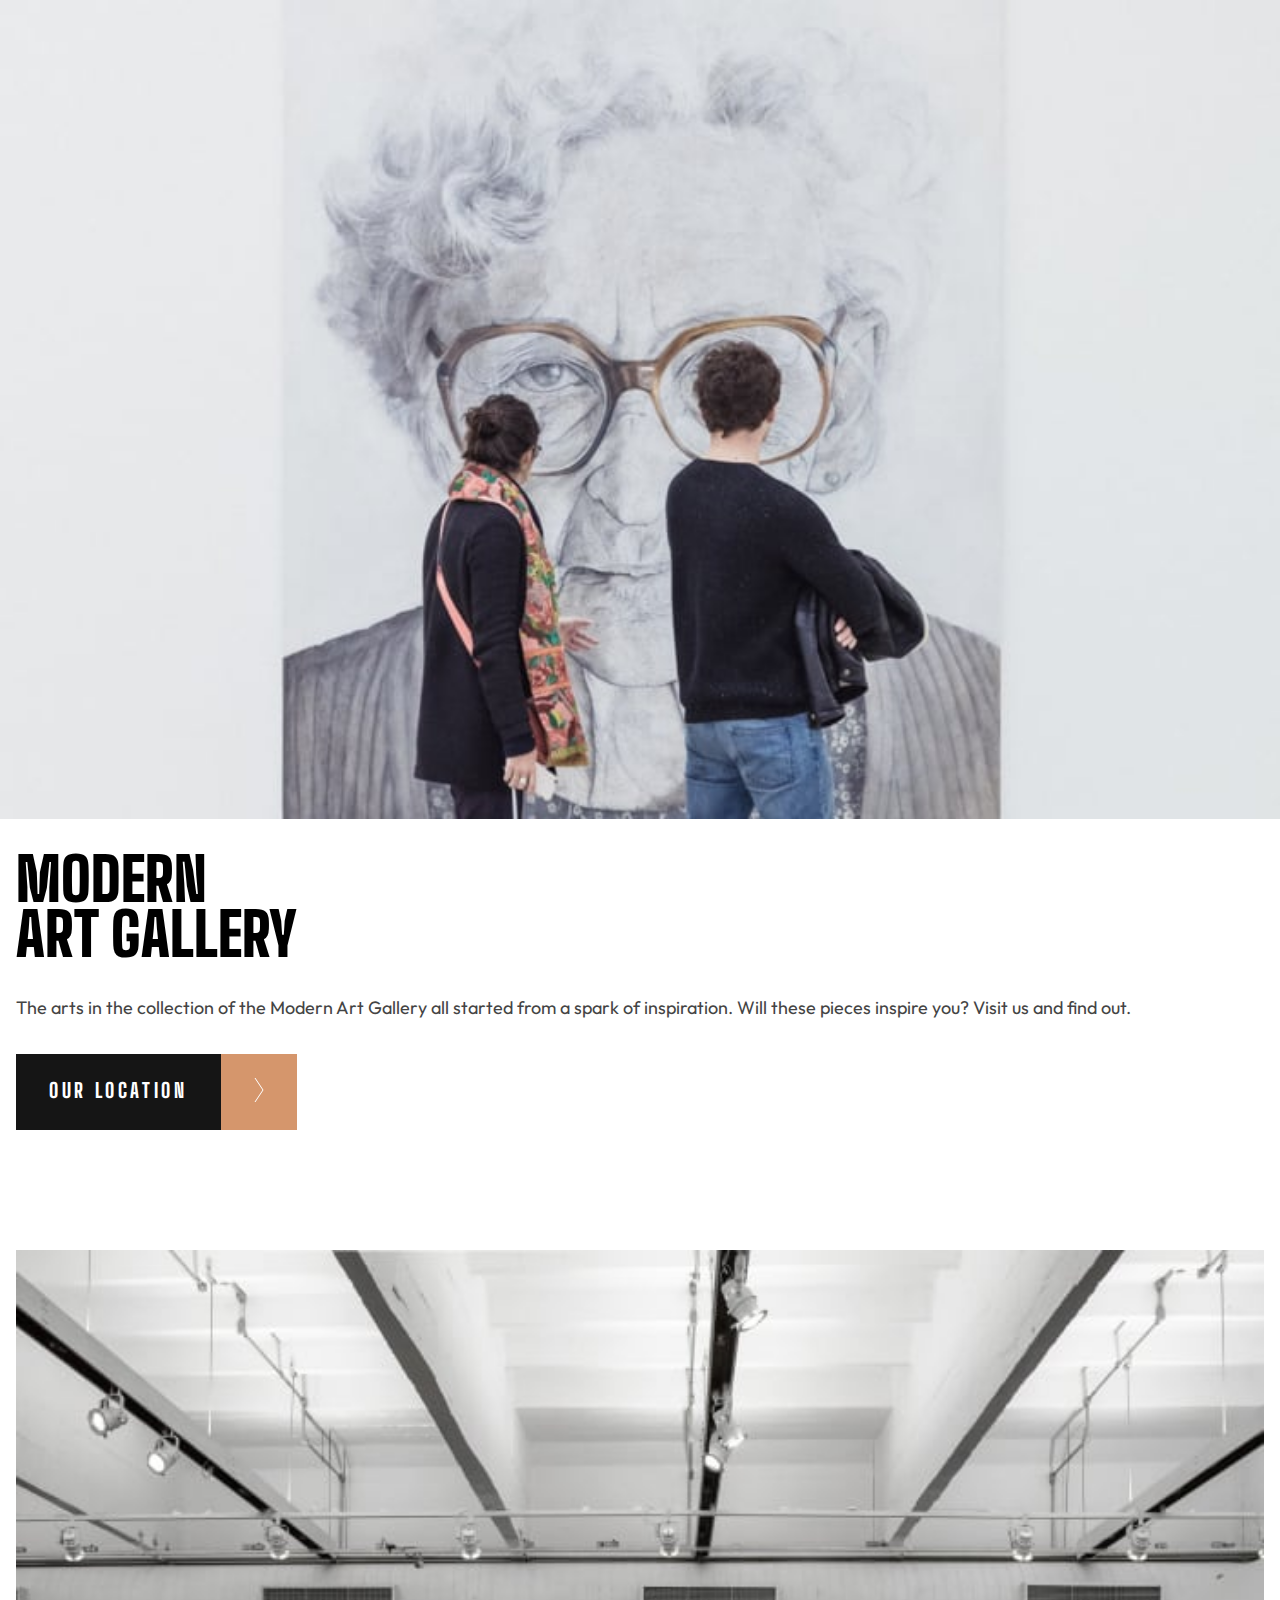
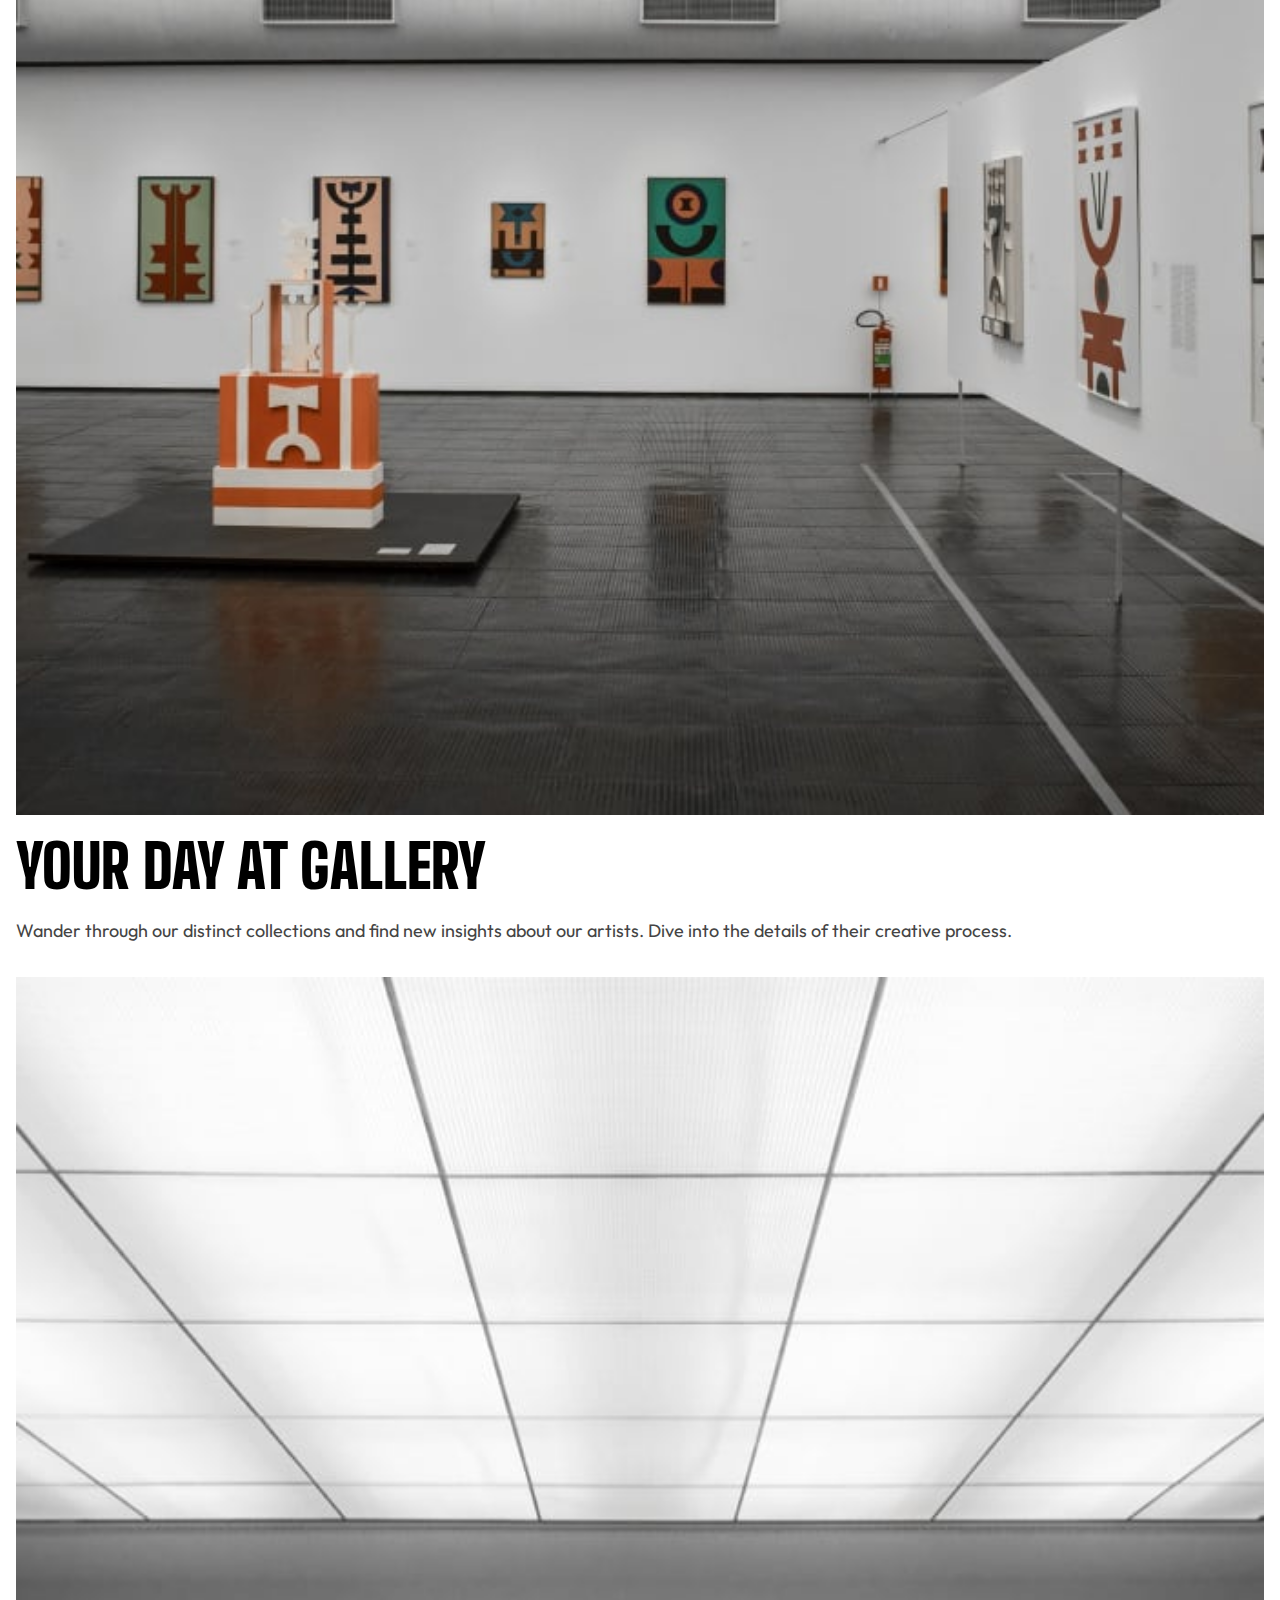
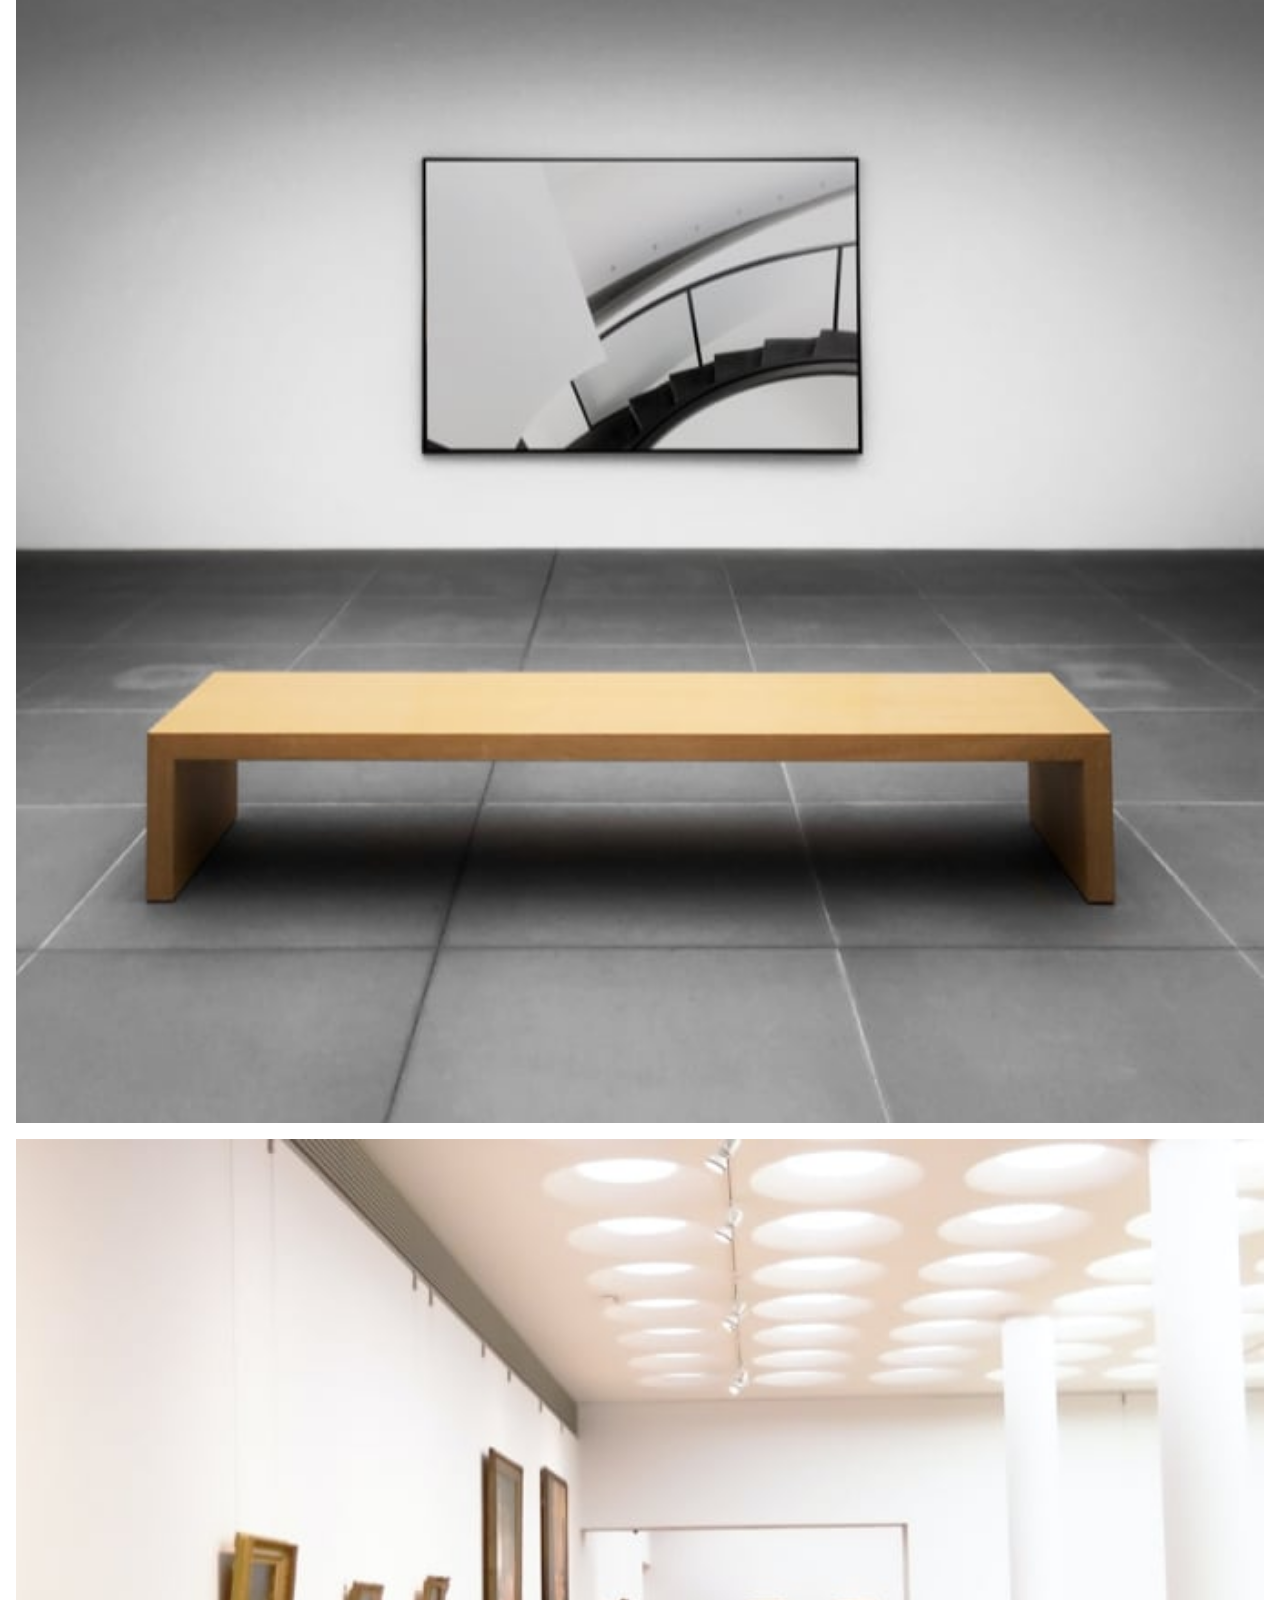
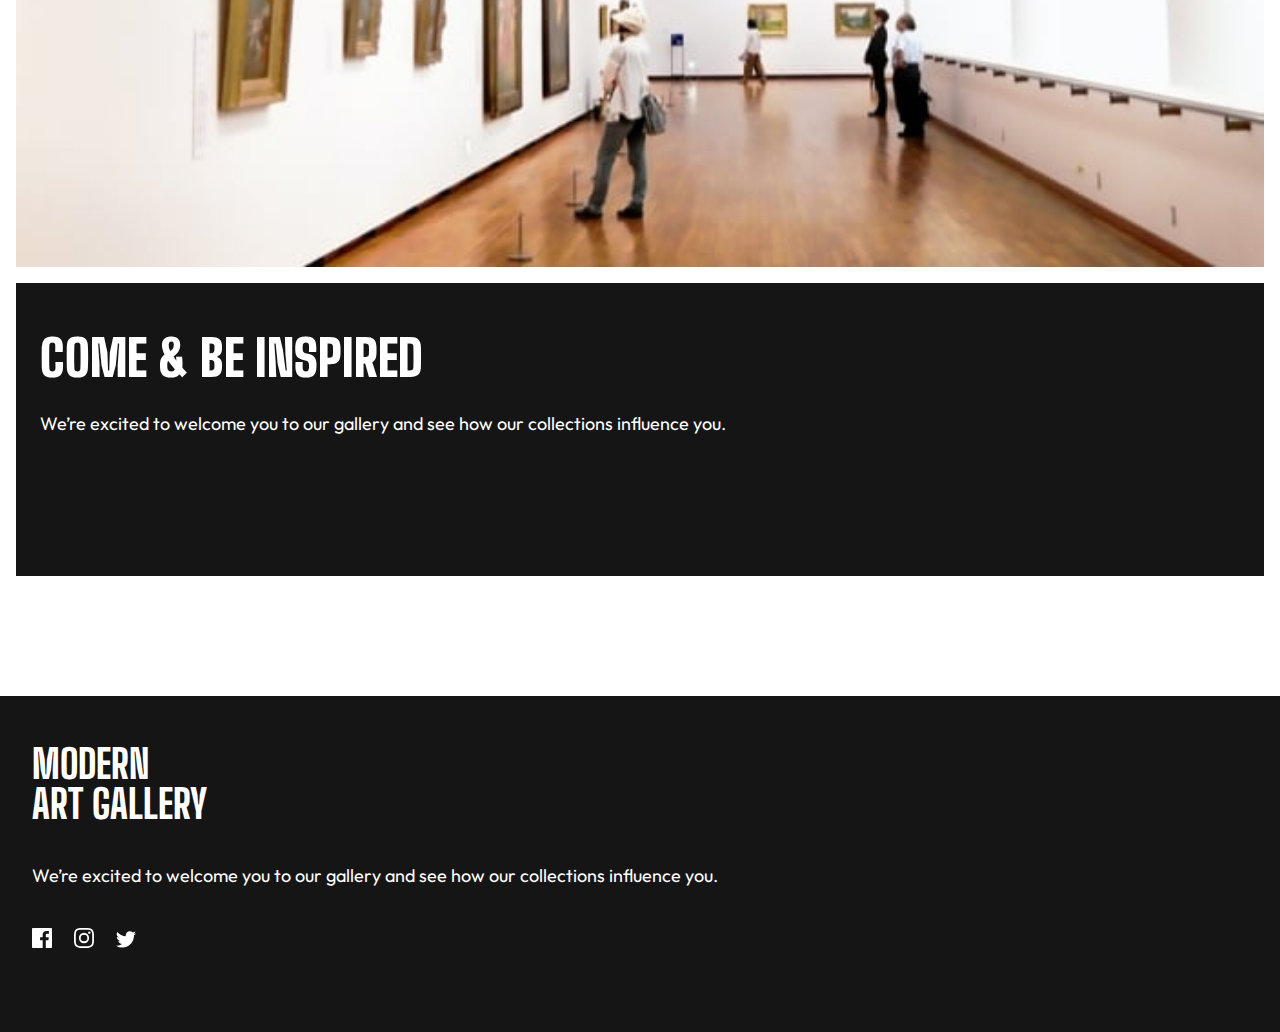
==== index.html @ d02a68b3 "update the links" ====
<!DOCTYPE html>
<html lang="en">
<head>
  <meta charset="UTF-8">
  <meta name="viewport" content="width=device-width, initial-scale=1.0">
  <link rel="icon" type="image/png" sizes="32x32" href="./assets/favicon-32x32.png">

  <link rel="stylesheet" href="./styles/reset.css">
  <link rel="stylesheet" href="./styles/style.css">

  <link rel="preconnect" href="https://fonts.googleapis.com">
  <link rel="preconnect" href="https://fonts.gstatic.com" crossorigin>
  <link href="https://fonts.googleapis.com/css2?family=Big+Shoulders+Display:wght@300;800;900&display=swap" rel="stylesheet">
  <link rel="preconnect" href="https://fonts.googleapis.com">
  <link rel="preconnect" href="https://fonts.gstatic.com" crossorigin>
  <link href="https://fonts.googleapis.com/css2?family=Outfit:wght@300&display=swap" rel="stylesheet">
  
  <title>Frontend Mentor | Art gallery website</title>
</head>
<body>
  <main>
    <img src="/assets/mobile/image-hero@2x.jpg" alt="main-img">
    <div class="main-container">
      <h1>MODERN <br> ART GALLERY</h1>
      <p>The arts in the collection of the Modern Art Gallery all started from a spark of inspiration. Will these pieces inspire you? Visit us and find out.</p>
      <div class="location-container">
      <a class="our-location" href="location.html">OUR LOCATION</a>    
      <a class="arrow" href="location.html">
          <img class="arrow-right" src="/assets/icon-arrow-right.svg" alt="arrow-right">
      </a>
      </div>
    </div>
  </main>

  <section>
    <div class="intro-container">
      <div>
        <img src="/assets/mobile/image-grid-1@2x.jpg" alt="">
      </div>
      <div>
        <h1>YOUR DAY AT GALLERY</h1>
        <p>Wander through our distinct collections and find new insights about our artists. Dive into the details of their creative process.</p>
      </div>
    </div>
    
    <div class="invitation-container">
      <img src="/assets/mobile/image-grid-2@2x.jpg" alt="">
      <img src="/assets/mobile/image-grid-3@2x.jpg" alt="">
      <div class="get-inspired">
        <h2>COME & BE INSPIRED</h2>
        <p>We’re excited to welcome you to our gallery and see how our collections influence you.</p>
      </div>
    </div>
  </section>
  
  <footer>
    <h5>MODERN <br> ART GALLERY</h5>
    <p>We’re excited to welcome you to our gallery and see how our collections influence you.</p>
    <div class="icons">
      <img src="./assets/icon-facebook.svg" alt="">
      <img src="./assets/icon-instagram.svg" alt="">
      <img src="./assets/icon-twitter.svg" alt="">
    </div>
  </footer>
</body>
</html>
---- styles/style.css ----
* {
    box-sizing: border-box;
    margin: 0;
    padding: 0;
}

html{
    font-size: 10px;
    font-family: 'Big Shoulders Display';
}

/* Styling main */

img{
    width: 100%;
}

h1{
    font-size: 6rem;
    font-weight: 900;
    line-height: 5.5rem;
}

.main-container{
    padding: 3.2rem 1.6rem 0 1.6rem;
}

p{
    font-family: 'Outfit';
    font-size: 1.8rem;
    line-height: 2.8rem;
    color: #444444;
}

.main-container p{
    margin: 3.2rem 0 3.2rem 0;
}

.location-container{
    display: flex;
    padding-bottom: 12rem;
}

a{
    font-size: 2rem;
    color: white;
    text-decoration: none;

    font-family: 'Big Shoulders Display';
    font-weight: 800;
    line-height: 24px;
    letter-spacing: 3.6363637447357178px;
}

.our-location, .arrow{
    display: inline-block;
    padding: 2.4rem 3.3rem;
    background: #151515;
}

.arrow{
    background: #D5966C;
    padding: 2.4rem 3.3rem;
}

/* Styling SECTION */

section{
    padding: 0 1.6rem;
    margin-bottom: 12rem;
}

section h1{
    padding: 2.3rem 0;
}

section p{
    margin-bottom: 3.2rem;
}

/* Styling invitation container */

.invitation-container{
    display: grid;
    gap: 1.6rem;
}

.get-inspired{
    height: 29.3rem;
    background-color: #151515;
    padding: 4.8rem 2.4rem;
}

h2{
    font-size: 5rem;
    font-weight: 900;
    line-height: 5.5rem;
    color: white;
}

.get-inspired p{
    color: white;
    margin-top: 2.4rem;
}

/* styling footer */

footer{
    background-color: #151515;
    height: 33.6rem;
    padding: 4.8rem 3.2rem;
}

footer h5{
    font-size: 4rem;
    color: white;
    font-weight: 800;
}

footer p{
    color: white;
    margin: 3.8rem 0;
}

footer img{
    margin-right: 2rem;
    width: 2rem;
}
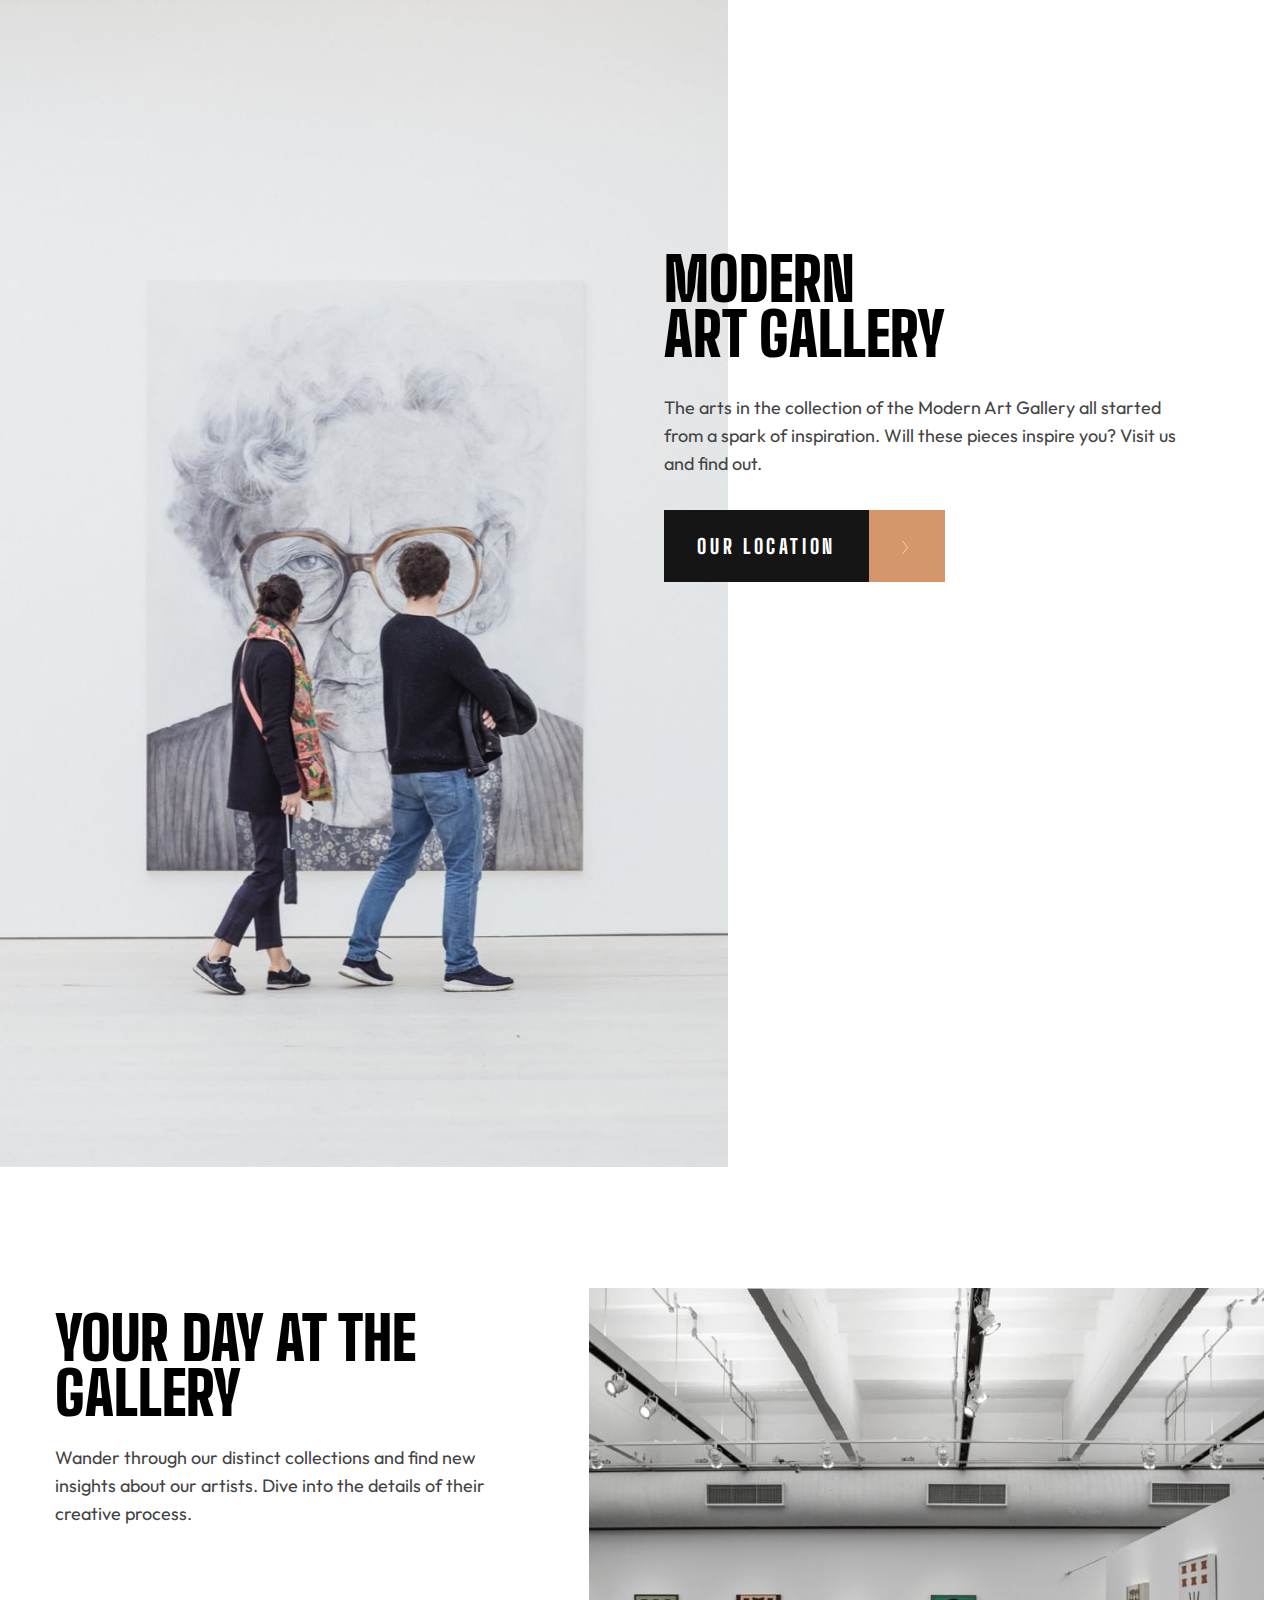
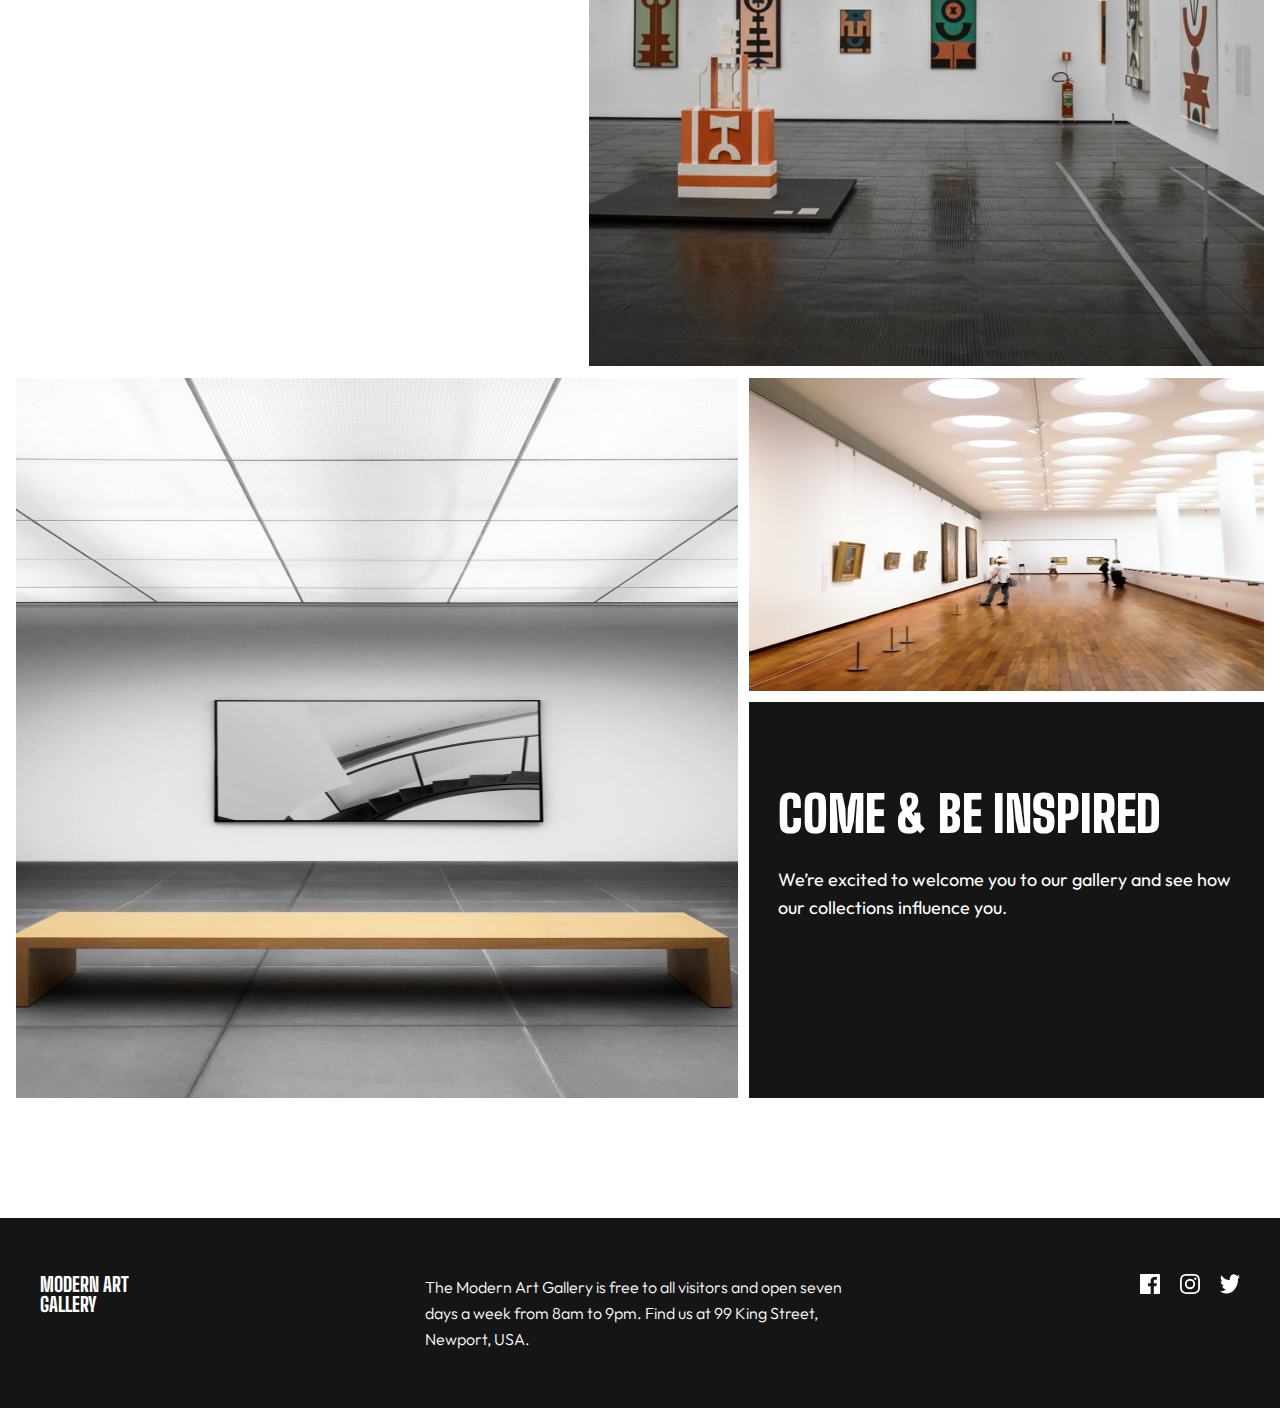
==== commit f04cc510: "add tablet version" ====
--- a/index.html
+++ b/index.html
@@ -19,14 +19,15 @@
 </head>
 <body>
   <main>
-    <img src="/assets/mobile/image-hero@2x.jpg" alt="main-img">
+    <img src="./assets/mobile/image-hero@2x.jpg" alt="main-img" id="mobile-hero-img" class="mobile-content">
+    <img src="./assets/tablet/image-hero@2x.jpg" alt="main-img" id="tablet-hero-img" class="tablet-content">
     <div class="main-container">
       <h1>MODERN <br> ART GALLERY</h1>
       <p>The arts in the collection of the Modern Art Gallery all started from a spark of inspiration. Will these pieces inspire you? Visit us and find out.</p>
       <div class="location-container">
       <a class="our-location" href="location.html">OUR LOCATION</a>    
       <a class="arrow" href="location.html">
-          <img class="arrow-right" src="/assets/icon-arrow-right.svg" alt="arrow-right">
+          <img class="arrow-right" src="./assets/icon-arrow-right.svg" alt="arrow-right">
       </a>
       </div>
     </div>
@@ -34,18 +35,21 @@
 
   <section>
     <div class="intro-container">
-      <div>
-        <img src="/assets/mobile/image-grid-1@2x.jpg" alt="">
+      <div class="intro-img"> 
+        <img src="./assets/mobile/image-grid-1@2x.jpg" alt="" class="mobile-content">
+        <img src="./assets/tablet/image-grid-1@2x.jpg" alt="" class="tablet-content">
       </div>
-      <div>
-        <h1>YOUR DAY AT GALLERY</h1>
+      <div class="intro-txt">
+        <h1>YOUR DAY AT THE GALLERY</h1>
         <p>Wander through our distinct collections and find new insights about our artists. Dive into the details of their creative process.</p>
       </div>
     </div>
     
     <div class="invitation-container">
-      <img src="/assets/mobile/image-grid-2@2x.jpg" alt="">
-      <img src="/assets/mobile/image-grid-3@2x.jpg" alt="">
+      <img src="./assets/mobile/image-grid-2@2x.jpg" alt="" id="tall-img" class="mobile-content">
+      <img src="./assets/tablet/image-grid-2@2x.jpg" alt="" id="tall-img-tablet" class="tablet-content">
+      <img src="./assets/mobile/image-grid-3@2x.jpg" alt="" id="short-img" class="mobile-content">
+      <img src="./assets/tablet/image-grid-3@2x.jpg" alt="" id="short-img-tablet" class="tablet-content">
       <div class="get-inspired">
         <h2>COME & BE INSPIRED</h2>
         <p>We’re excited to welcome you to our gallery and see how our collections influence you.</p>
@@ -54,8 +58,9 @@
   </section>
   
   <footer>
-    <h5>MODERN <br> ART GALLERY</h5>
-    <p>We’re excited to welcome you to our gallery and see how our collections influence you.</p>
+    <h5>MODERN ART GALLERY</h5>
+    <p id="mobile-p" class="mobile-content">We’re excited to welcome you to our gallery and see how our collections influence you.</p>
+    <p id="tablet-p" class="tablet-content">The Modern Art Gallery is free to all visitors and open seven days a week from 8am to 9pm. Find us at 99 King Street, Newport, USA.</p>
     <div class="icons">
       <img src="./assets/icon-facebook.svg" alt="">
       <img src="./assets/icon-instagram.svg" alt="">
--- a/styles/style.css
+++ b/styles/style.css
@@ -1,3 +1,7 @@
+.tablet-content{
+    display: none;
+}
+
 * {
     box-sizing: border-box;
     margin: 0;
@@ -122,7 +126,121 @@
     margin: 3.8rem 0;
 }
 
-footer img{
-    margin-right: 2rem;
-    width: 2rem;
-}+.icons{
+    display: flex;
+    gap: 20px;
+}
+
+.icons img{
+    width: 20px;
+    height: 20px;
+}
+
+/* TABLET VERSION */
+
+@media only screen and (min-width: 768px) {
+    .mobile-content{
+        display: none;
+    }
+
+    .tablet-content{
+        display: initial;
+    }
+
+    #tablet-p{
+        display: block;
+    }
+
+    main{
+        position: relative;
+        margin-bottom: 12rem;
+    }
+
+    main img{
+        width: 56.901041666%;
+    }
+
+    .main-container{
+        position: absolute;
+        top: 18.880208333%;
+        left: 50.6510416667%;
+        right: 5.20833333333%;
+    }
+
+    /* styling section */
+
+    .intro-container{
+        display: flex;
+        flex-direction: row-reverse;
+    }
+    .intro-container .intro-img{
+        min-width: 54.0760869565%;
+        margin-bottom: 1.1rem;
+    }
+
+    .intro-txt{
+        padding: 0 6.8rem 0 3.9rem;
+    }
+
+    /* Styling Grid - invitation container */
+
+    .invitation-container {
+        display: grid;
+        grid-template-columns: 3fr 2fr;
+        grid-template-rows: 5fr;
+        grid-template-areas: 
+        "tall short short short short"
+        "tall short short short short"
+        "tall short short short short"
+        "tall content content content content"
+        "tall content content content content"
+        "tall content content content content";
+        grid-gap: 1.1rem;
+    }
+
+    #tall-img-tablet{
+        grid-area: tall;
+        max-height: 720px;
+    }
+
+    #short-img-tablet{
+        grid-area: short;
+        max-height: 313px;
+    }
+
+    .get-inspired{
+        height: 396px;
+        grid-area: content;
+        padding: 8.5rem 2.9rem;
+    }
+
+    /* styling footer */
+
+    footer{
+        padding: 5.6rem 4rem;
+        height: auto;
+        display: flex;
+        align-items: top;
+        justify-content: space-between;
+    }
+
+    footer h5{
+        font-size: 2rem;
+        width: 110.05px;
+    }
+
+    .icons{
+
+    }
+
+    #tablet-p{
+        font-family: Outfit;
+        font-size: 16px;
+        font-weight: 300;
+        line-height: 26px;
+        letter-spacing: 0px;
+        text-align: left;
+        width: 36.5885416667%;
+        margin: 0;
+    }
+}  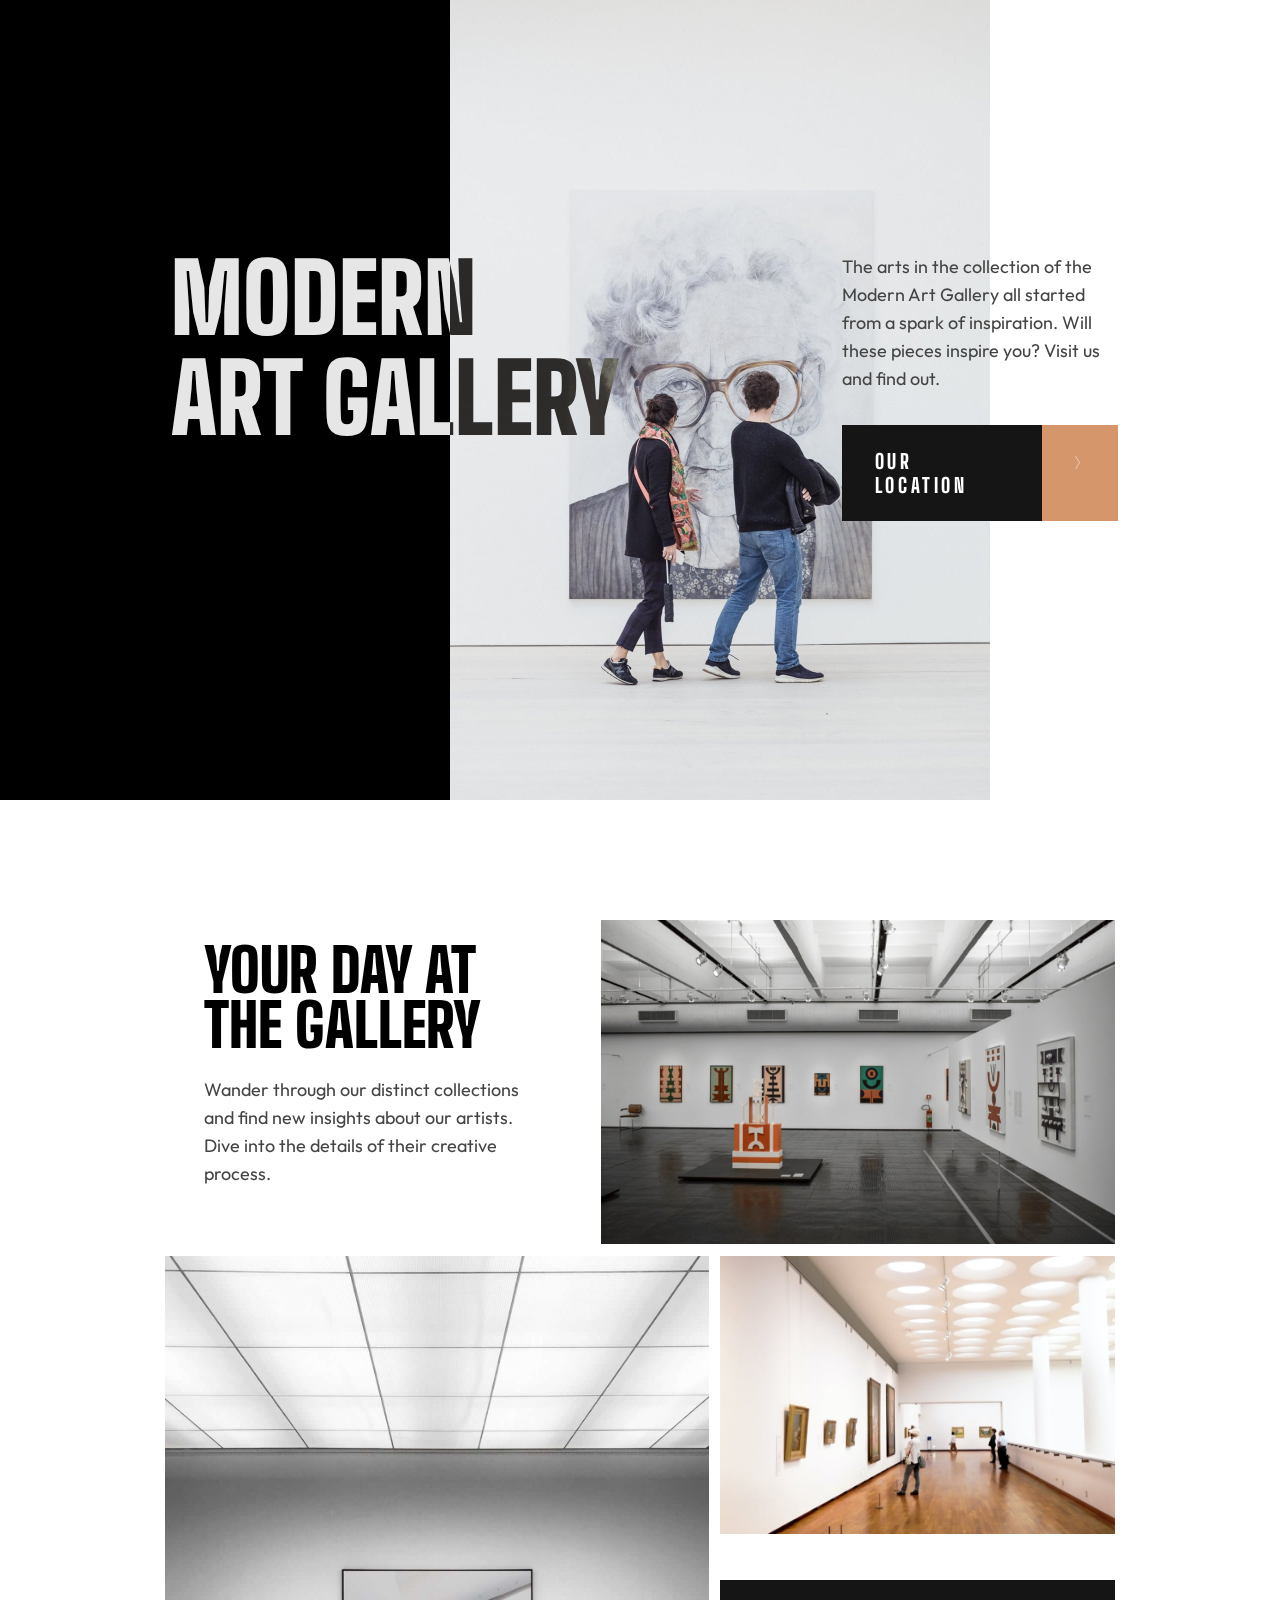
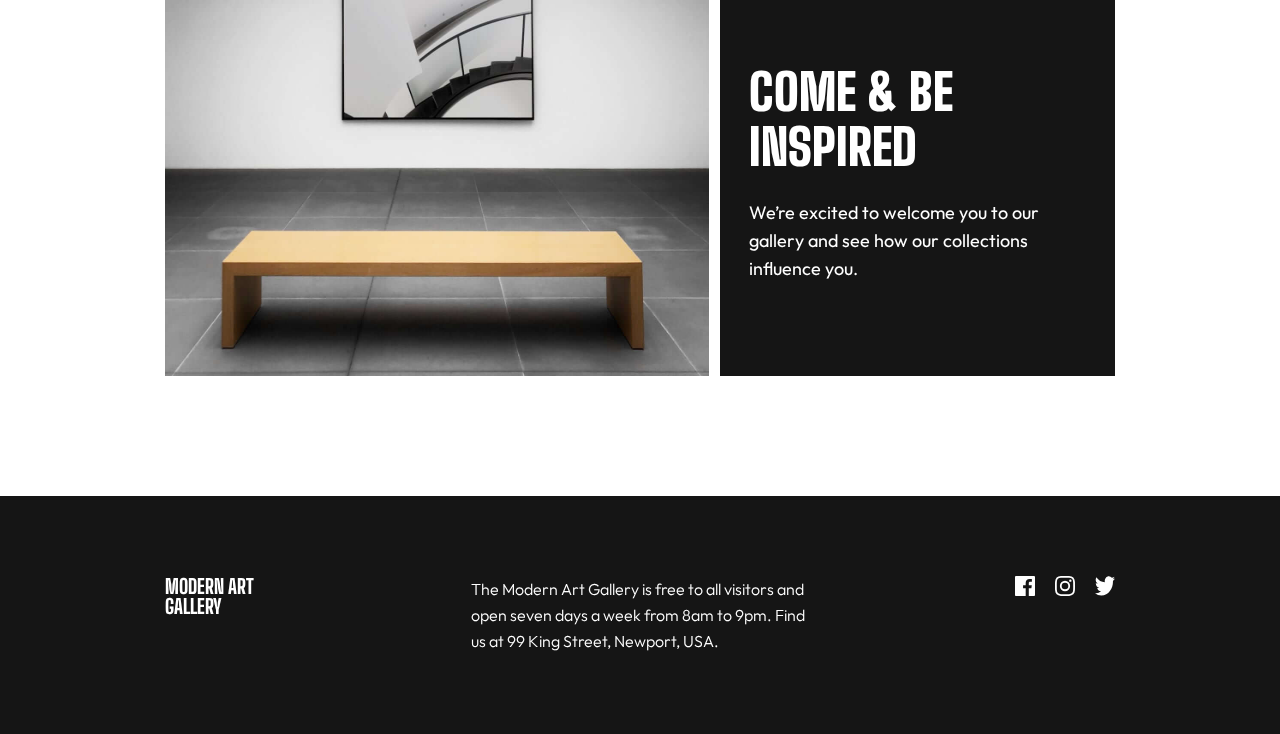
==== commit 5e707abc: "finish main webpage" ====
--- a/index.html
+++ b/index.html
@@ -19,8 +19,10 @@
 </head>
 <body>
   <main>
+    <div id="desktop-background" class="desktop-content"></div>
     <img src="./assets/mobile/image-hero@2x.jpg" alt="main-img" id="mobile-hero-img" class="mobile-content">
     <img src="./assets/tablet/image-hero@2x.jpg" alt="main-img" id="tablet-hero-img" class="tablet-content">
+    <img src="./assets/desktop/image-hero@2x.jpg" alt="main-img" id="desktop-hero-img" class="desktop-content">
     <div class="main-container">
       <h1>MODERN <br> ART GALLERY</h1>
       <p>The arts in the collection of the Modern Art Gallery all started from a spark of inspiration. Will these pieces inspire you? Visit us and find out.</p>
@@ -38,6 +40,7 @@
       <div class="intro-img"> 
         <img src="./assets/mobile/image-grid-1@2x.jpg" alt="" class="mobile-content">
         <img src="./assets/tablet/image-grid-1@2x.jpg" alt="" class="tablet-content">
+        <img src="./assets/desktop/image-grid-1@2x.jpg" alt="" class="desktop-content">
       </div>
       <div class="intro-txt">
         <h1>YOUR DAY AT THE GALLERY</h1>
@@ -48,8 +51,10 @@
     <div class="invitation-container">
       <img src="./assets/mobile/image-grid-2@2x.jpg" alt="" id="tall-img" class="mobile-content">
       <img src="./assets/tablet/image-grid-2@2x.jpg" alt="" id="tall-img-tablet" class="tablet-content">
+      <img src="./assets/desktop/image-grid-2@2x.jpg" alt="" id="tall-img-desktop" class="desktop-content">
       <img src="./assets/mobile/image-grid-3@2x.jpg" alt="" id="short-img" class="mobile-content">
       <img src="./assets/tablet/image-grid-3@2x.jpg" alt="" id="short-img-tablet" class="tablet-content">
+      <img src="./assets/desktop/image-grid-3@2x.jpg" alt="" id="short-img-desktop" class="desktop-content">
       <div class="get-inspired">
         <h2>COME & BE INSPIRED</h2>
         <p>We’re excited to welcome you to our gallery and see how our collections influence you.</p>
@@ -60,7 +65,7 @@
   <footer>
     <h5>MODERN ART GALLERY</h5>
     <p id="mobile-p" class="mobile-content">We’re excited to welcome you to our gallery and see how our collections influence you.</p>
-    <p id="tablet-p" class="tablet-content">The Modern Art Gallery is free to all visitors and open seven days a week from 8am to 9pm. Find us at 99 King Street, Newport, USA.</p>
+    <p id="tablet-p" class="tablet-content desktop-content">The Modern Art Gallery is free to all visitors and open seven days a week from 8am to 9pm. Find us at 99 King Street, Newport, USA.</p>
     <div class="icons">
       <img src="./assets/icon-facebook.svg" alt="">
       <img src="./assets/icon-instagram.svg" alt="">
--- a/styles/style.css
+++ b/styles/style.css
@@ -1,4 +1,4 @@
-.tablet-content{
+.tablet-content, .desktop-content{
     display: none;
 }
 
@@ -243,4 +243,79 @@
         width: 36.5885416667%;
         margin: 0;
     }
-}  +}  
+
+@media only screen and (min-width: 1200px) {
+    main{
+        font-size: 0;
+    }
+    .tablet-content{
+        display: none;
+    }
+    .desktop-content{
+        display: initial;
+    }
+
+    #desktop-background{
+        display: inline-block;
+        width: 450px;
+        height: 800px;
+        background-color: black;
+    }
+
+    #desktop-hero-img{
+        max-width: 540px;
+    }
+
+    .main-container{
+        top: 23.625%;
+        left: 64.5048814505%;
+        right: 11.4365411437%;
+    }
+    
+    .main-container h1{
+        position: absolute;
+        left: -212.5%;
+        top: 13%;
+        color: white;
+        mix-blend-mode: difference; /* make the text color opposite of the image color */
+        opacity: 0.9;
+        font-size: 9.6rem;
+        padding: 0;
+        width: 51.4rem;
+        height: 17.6rem;
+        line-height: 10rem;
+    }
+
+    section{
+        padding-left: 16.5rem;
+        padding-right: 16.5rem;
+    }
+
+    /* styling section */
+
+    /* .invitation-container {
+        display: grid;
+        grid-template-columns: 1fr 1fr;
+        grid-template-rows: 2fr;
+        grid-template-areas: 
+        "tall short"
+        "tall content";
+        grid-gap: 1.1rem;
+    } */
+
+    #tall-img-desktop{
+        grid-area: tall;
+        height: 720px;
+    }
+
+    #short-img-desktop{
+        grid-area: short;
+        max-height: 313px;
+    }
+
+    footer{
+        padding: 8rem 16.5rem;
+    }
+
+}